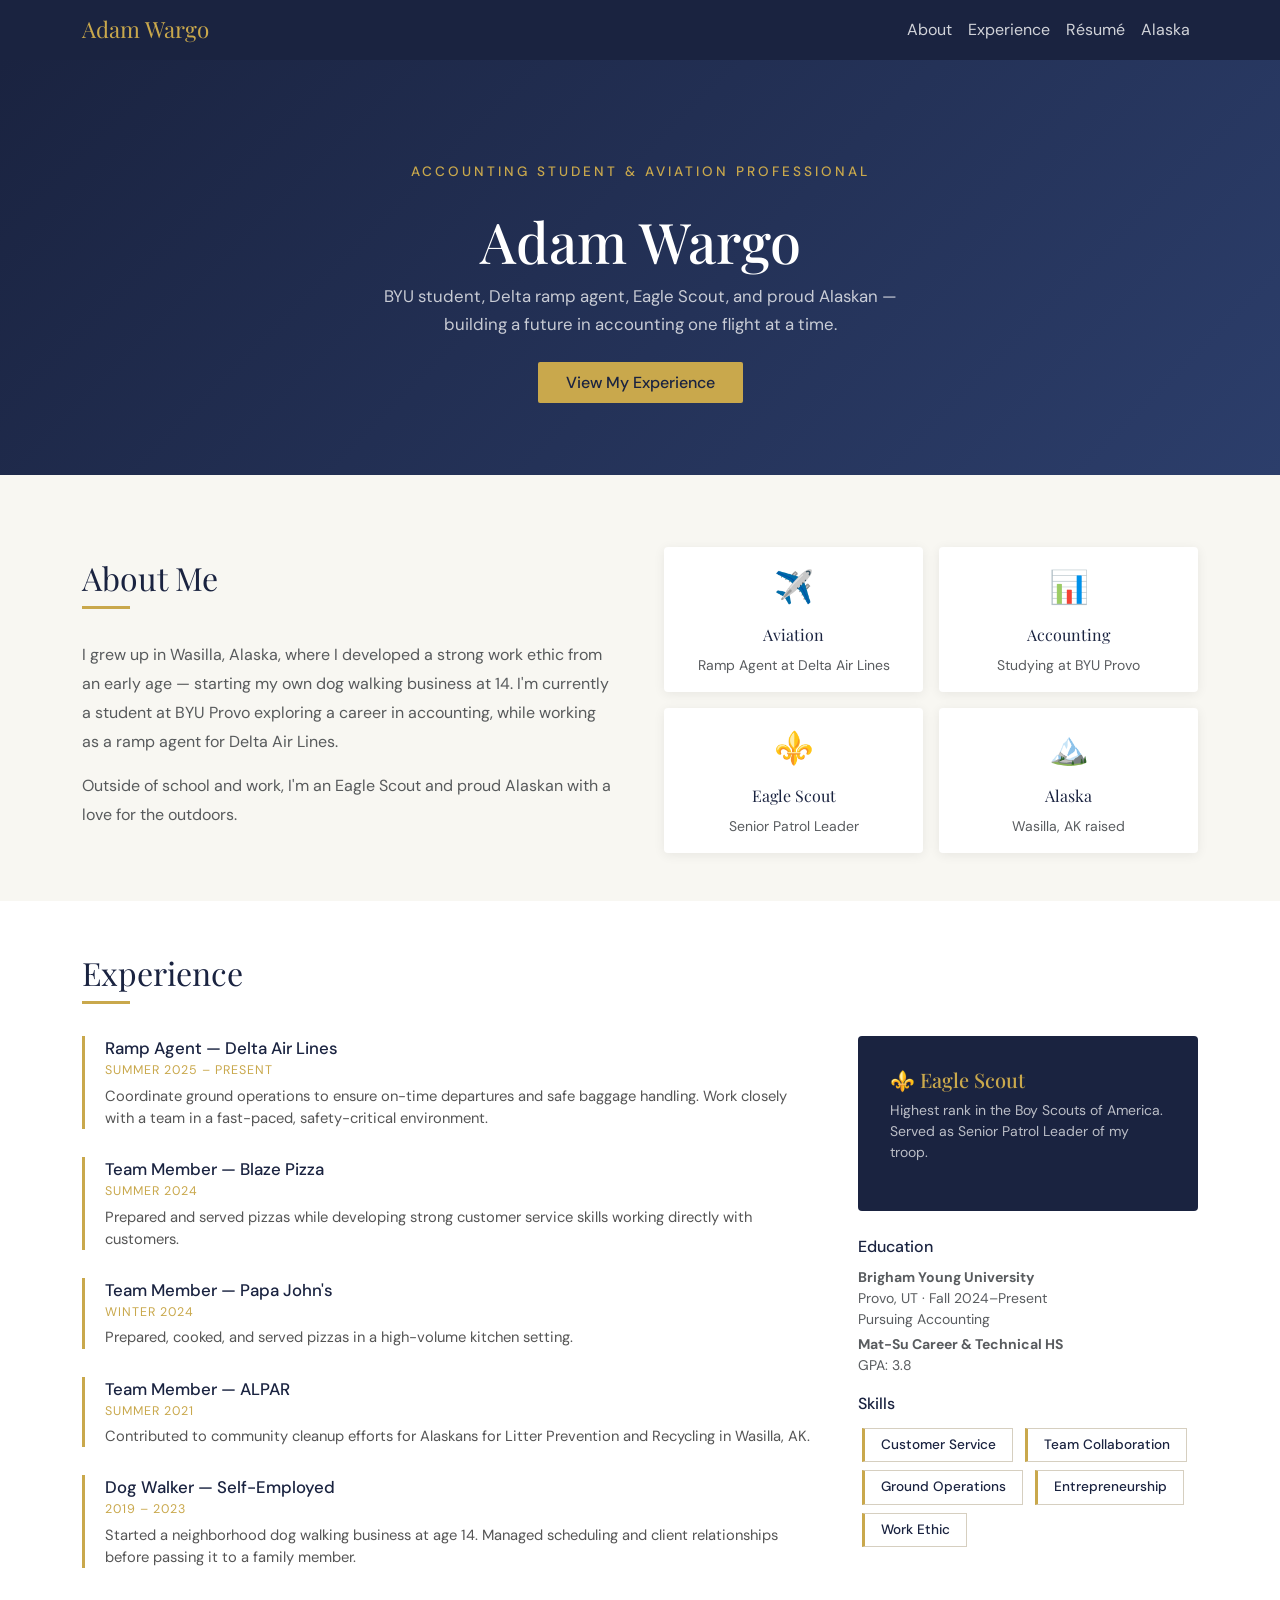
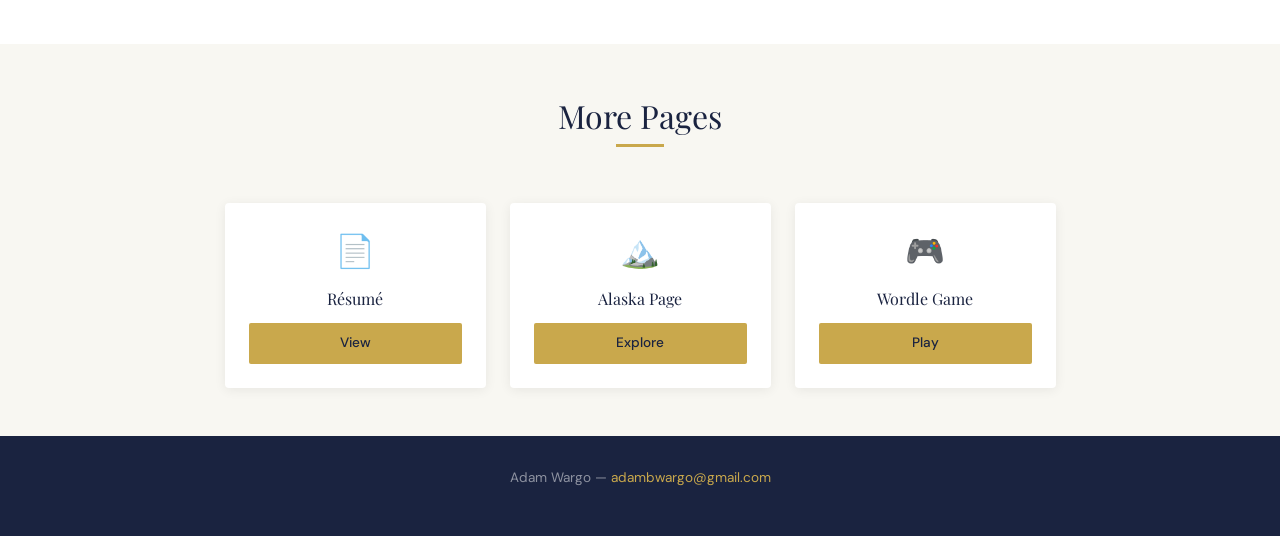
==== index.html @ 47bb9a0a "Add files via upload" ====
<!DOCTYPE html>
<html lang="en">
<head>
  <meta charset="UTF-8" />
  <meta name="viewport" content="width=device-width, initial-scale=1" />
  <title>Adam Wargo</title>
  <link href="https://cdn.jsdelivr.net/npm/bootstrap@5.3.0/dist/css/bootstrap.min.css" rel="stylesheet" />
  <link href="https://fonts.googleapis.com/css2?family=Playfair+Display:wght@400;700&family=DM+Sans:wght@300;400;500&display=swap" rel="stylesheet" />
  <style>
    body { font-family: 'DM Sans', sans-serif; background: #f8f7f2; }
    .navbar { background: #1a2340 !important; }
    .navbar-brand { font-family: 'Playfair Display', serif; font-size: 1.4rem; color: #c9a84c !important; }
    .nav-link { color: rgba(255,255,255,0.8) !important; }
    .nav-link:hover { color: #c9a84c !important; }

    .hero {
      background: linear-gradient(135deg, #1a2340 0%, #2c3e6b 100%);
      color: white;
      padding: 100px 0 80px;
      text-align: center;
    }
    .hero h1 { font-family: 'Playfair Display', serif; font-size: 3.5rem; margin-bottom: 0.5rem; }
    .hero .subtitle { color: #c9a84c; letter-spacing: 3px; text-transform: uppercase; font-size: 0.85rem; font-weight: 500; margin-bottom: 1.5rem; }
    .hero p { color: rgba(255,255,255,0.75); max-width: 560px; margin: 0 auto 2rem; font-size: 1.05rem; line-height: 1.7; }
    .btn-gold { background: #c9a84c; color: #1a2340; border: none; font-weight: 500; padding: 10px 28px; border-radius: 2px; text-decoration: none; }
    .btn-gold:hover { background: #f0d98a; color: #1a2340; }

    .section-title { font-family: 'Playfair Display', serif; font-size: 2rem; color: #1a2340; margin-bottom: 0.25rem; }
    .gold-rule { width: 48px; height: 3px; background: #c9a84c; margin-bottom: 2rem; }

    .card { border: none; border-radius: 4px; box-shadow: 0 2px 12px rgba(0,0,0,0.07); transition: transform 0.2s, box-shadow 0.2s; }
    .card:hover { transform: translateY(-4px); box-shadow: 0 8px 24px rgba(0,0,0,0.12); }
    .card-icon { font-size: 2rem; margin-bottom: 0.75rem; }
    .card-title { font-family: 'Playfair Display', serif; color: #1a2340; }

    .job-entry { border-left: 3px solid #c9a84c; padding-left: 1.25rem; margin-bottom: 1.75rem; }
    .job-title { font-weight: 500; color: #1a2340; font-size: 1.05rem; }
    .job-date { font-size: 0.78rem; color: #c9a84c; text-transform: uppercase; letter-spacing: 1px; }
    .job-desc { color: #555; font-size: 0.92rem; margin-top: 0.3rem; }

    .award-box { background: #1a2340; color: white; border-radius: 4px; padding: 2rem; }
    .award-box h5 { font-family: 'Playfair Display', serif; color: #c9a84c; }

    .skill-pill { display: inline-block; border: 1px solid #d6cfc0; border-left: 3px solid #c9a84c; padding: 6px 16px; margin: 4px; font-size: 0.85rem; color: #1a2340; font-weight: 500; background: white; }

    footer { background: #1a2340; color: rgba(255,255,255,0.5); padding: 2rem 0; text-align: center; font-size: 0.85rem; }
    footer a { color: #c9a84c; text-decoration: none; }
  </style>
</head>
<body>

  <!-- Navbar -->
  <nav class="navbar navbar-expand-lg sticky-top">
    <div class="container">
      <a class="navbar-brand" href="index.html">Adam Wargo</a>
      <button class="navbar-toggler" type="button" data-bs-toggle="collapse" data-bs-target="#navMenu">
        <span class="navbar-toggler-icon"></span>
      </button>
      <div class="collapse navbar-collapse" id="navMenu">
        <ul class="navbar-nav ms-auto">
          <li class="nav-item"><a class="nav-link" href="#about">About</a></li>
          <li class="nav-item"><a class="nav-link" href="#experience">Experience</a></li>
          <li class="nav-item"><a class="nav-link" href="resume.html">Résumé</a></li>
          <li class="nav-item"><a class="nav-link" href="scratch.html">Alaska</a></li>
        </ul>
      </div>
    </div>
  </nav>

  <!-- Hero -->
  <section class="hero">
    <div class="container">
      <p class="subtitle">Accounting Student &amp; Aviation Professional</p>
      <h1>Adam Wargo</h1>
      <p>BYU student, Delta ramp agent, Eagle Scout, and proud Alaskan — building a future in accounting one flight at a time.</p>
      <a href="#experience" class="btn-gold">View My Experience</a>
    </div>
  </section>

  <!-- About -->
  <section id="about" class="py-5 mt-4">
    <div class="container">
      <div class="row align-items-center g-5">
        <div class="col-md-6">
          <div class="section-title">About Me</div>
          <div class="gold-rule"></div>
          <p class="text-muted" style="line-height:1.8">I grew up in Wasilla, Alaska, where I developed a strong work ethic from an early age — starting my own dog walking business at 14. I'm currently a student at BYU Provo exploring a career in accounting, while working as a ramp agent for Delta Air Lines.</p>
          <p class="text-muted" style="line-height:1.8">Outside of school and work, I'm an Eagle Scout and proud Alaskan with a love for the outdoors.</p>
        </div>
        <div class="col-md-6">
          <div class="row g-3">
            <div class="col-6">
              <div class="card p-3 text-center h-100">
                <div class="card-icon">✈️</div>
                <div class="card-title">Aviation</div>
                <p class="card-text text-muted small">Ramp Agent at Delta Air Lines</p>
              </div>
            </div>
            <div class="col-6">
              <div class="card p-3 text-center h-100">
                <div class="card-icon">📊</div>
                <div class="card-title">Accounting</div>
                <p class="card-text text-muted small">Studying at BYU Provo</p>
              </div>
            </div>
            <div class="col-6">
              <div class="card p-3 text-center h-100">
                <div class="card-icon">⚜️</div>
                <div class="card-title">Eagle Scout</div>
                <p class="card-text text-muted small">Senior Patrol Leader</p>
              </div>
            </div>
            <div class="col-6">
              <div class="card p-3 text-center h-100">
                <div class="card-icon">🏔️</div>
                <div class="card-title">Alaska</div>
                <p class="card-text text-muted small">Wasilla, AK raised</p>
              </div>
            </div>
          </div>
        </div>
      </div>
    </div>
  </section>

  <!-- Experience -->
  <section id="experience" class="py-5 bg-white">
    <div class="container">
      <div class="section-title">Experience</div>
      <div class="gold-rule"></div>
      <div class="row g-5">
        <div class="col-md-8">
          <div class="job-entry">
            <div class="job-title">Ramp Agent — Delta Air Lines</div>
            <div class="job-date">Summer 2025 – Present</div>
            <div class="job-desc">Coordinate ground operations to ensure on-time departures and safe baggage handling. Work closely with a team in a fast-paced, safety-critical environment.</div>
          </div>
          <div class="job-entry">
            <div class="job-title">Team Member — Blaze Pizza</div>
            <div class="job-date">Summer 2024</div>
            <div class="job-desc">Prepared and served pizzas while developing strong customer service skills working directly with customers.</div>
          </div>
          <div class="job-entry">
            <div class="job-title">Team Member — Papa John's</div>
            <div class="job-date">Winter 2024</div>
            <div class="job-desc">Prepared, cooked, and served pizzas in a high-volume kitchen setting.</div>
          </div>
          <div class="job-entry">
            <div class="job-title">Team Member — ALPAR</div>
            <div class="job-date">Summer 2021</div>
            <div class="job-desc">Contributed to community cleanup efforts for Alaskans for Litter Prevention and Recycling in Wasilla, AK.</div>
          </div>
          <div class="job-entry">
            <div class="job-title">Dog Walker — Self-Employed</div>
            <div class="job-date">2019 – 2023</div>
            <div class="job-desc">Started a neighborhood dog walking business at age 14. Managed scheduling and client relationships before passing it to a family member.</div>
          </div>
        </div>
        <div class="col-md-4">
          <div class="award-box mb-4">
            <h5>⚜️ Eagle Scout</h5>
            <p class="small mt-2" style="color:rgba(255,255,255,0.7)">Highest rank in the Boy Scouts of America. Served as Senior Patrol Leader of my troop.</p>
          </div>
          <div class="mb-3">
            <div class="fw-500 mb-2" style="color:#1a2340;font-weight:500">Education</div>
            <p class="small text-muted mb-1"><strong>Brigham Young University</strong><br/>Provo, UT · Fall 2024–Present<br/>Pursuing Accounting</p>
            <p class="small text-muted"><strong>Mat-Su Career &amp; Technical HS</strong><br/>GPA: 3.8</p>
          </div>
          <div>
            <div class="fw-500 mb-2" style="color:#1a2340;font-weight:500">Skills</div>
            <div>
              <span class="skill-pill">Customer Service</span>
              <span class="skill-pill">Team Collaboration</span>
              <span class="skill-pill">Ground Operations</span>
              <span class="skill-pill">Entrepreneurship</span>
              <span class="skill-pill">Work Ethic</span>
            </div>
          </div>
        </div>
      </div>
    </div>
  </section>

  <!-- Links -->
  <section class="py-5">
    <div class="container text-center">
      <div class="section-title">More Pages</div>
      <div class="gold-rule mx-auto"></div>
      <div class="row justify-content-center g-4 mt-2">
        <div class="col-md-3">
          <div class="card p-4">
            <div class="card-icon">📄</div>
            <div class="card-title mb-2">Résumé</div>
            <a href="resume.html" class="btn-gold d-inline-block mt-1" style="font-size:0.85rem">View</a>
          </div>
        </div>
        <div class="col-md-3">
          <div class="card p-4">
            <div class="card-icon">🏔️</div>
            <div class="card-title mb-2">Alaska Page</div>
            <a href="scratch.html" class="btn-gold d-inline-block mt-1" style="font-size:0.85rem">Explore</a>
          </div>
        </div>
        <div class="col-md-3">
          <div class="card p-4">
            <div class="card-icon">🎮</div>
            <div class="card-title mb-2">Wordle Game</div>
            <a href="wordle.html" class="btn-gold d-inline-block mt-1" style="font-size:0.85rem">Play</a>
          </div>
        </div>
      </div>
    </div>
  </section>

  <footer>
    <div class="container">
      <p>Adam Wargo &mdash; <a href="mailto:adambwargo@gmail.com">adambwargo@gmail.com</a></p>
    </div>
  </footer>

  <script src="https://cdn.jsdelivr.net/npm/bootstrap@5.3.0/dist/js/bootstrap.bundle.min.js"></script>
</body>
</html>
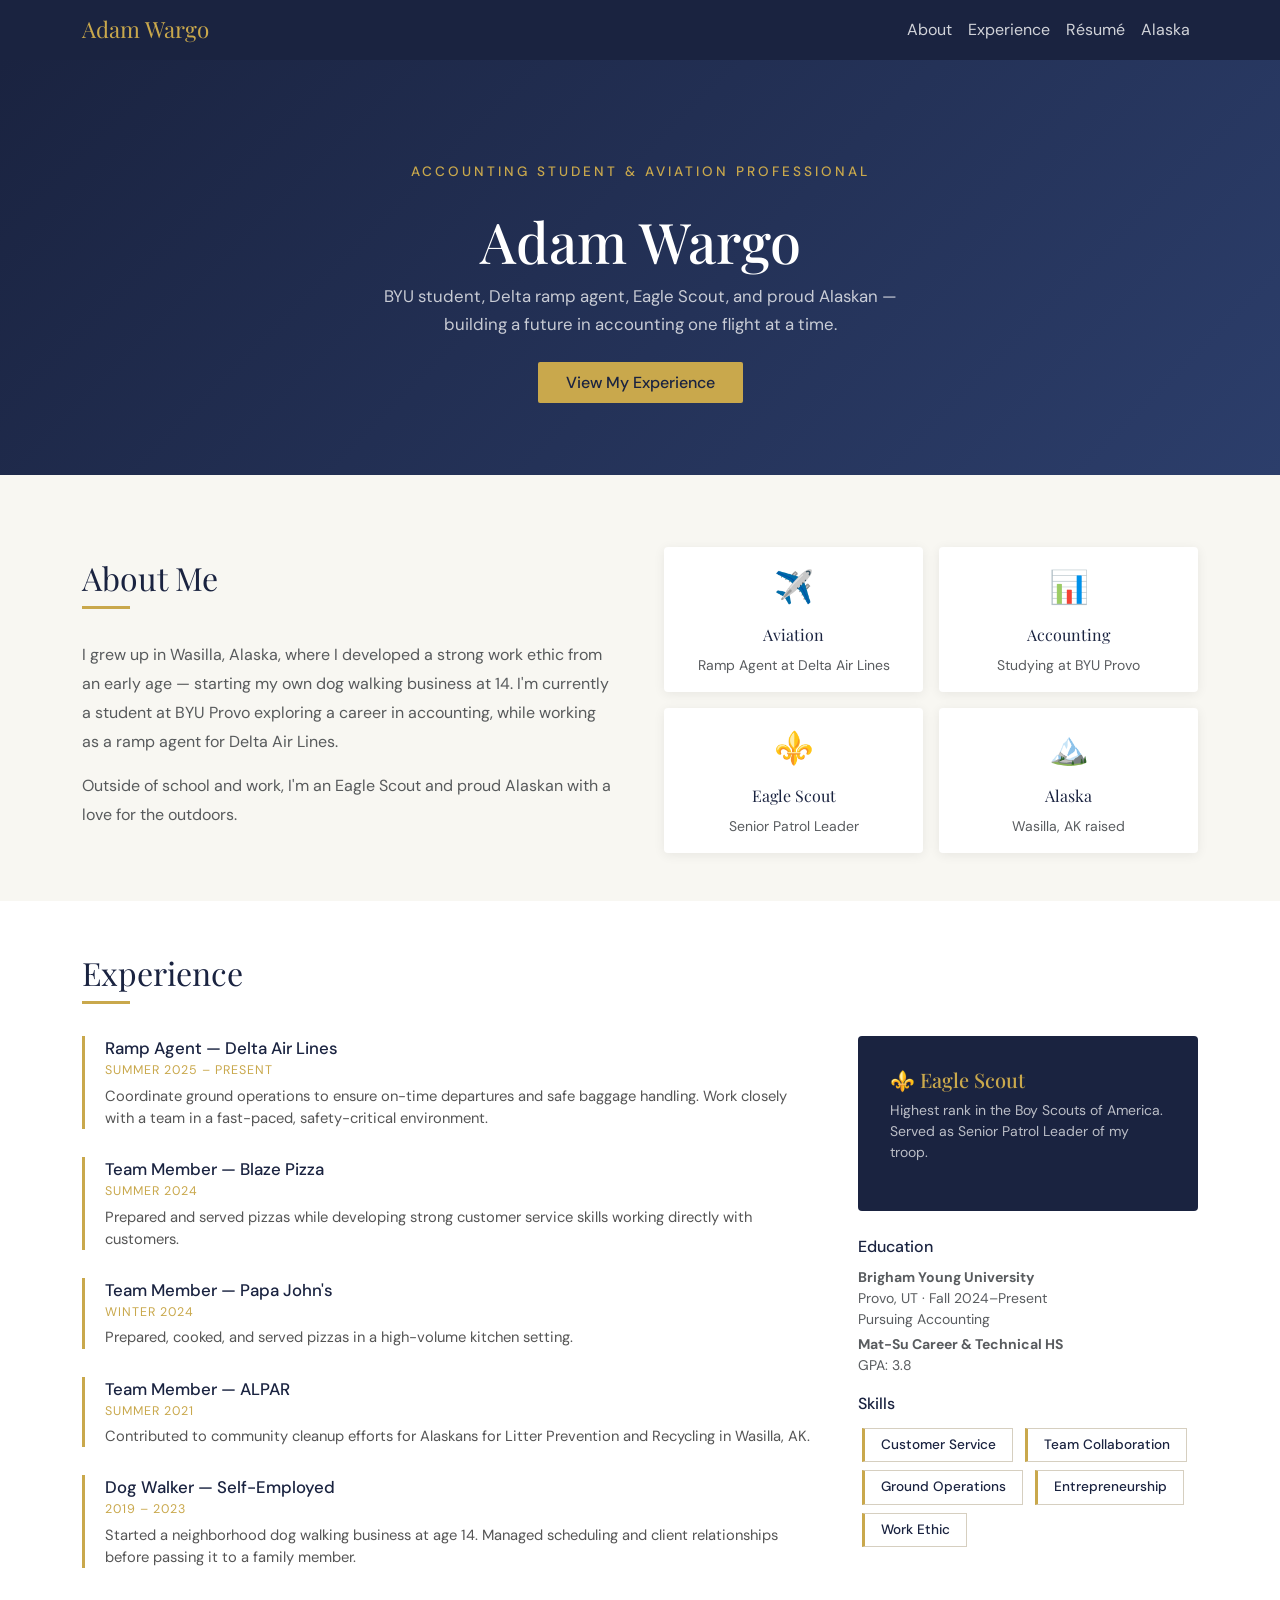
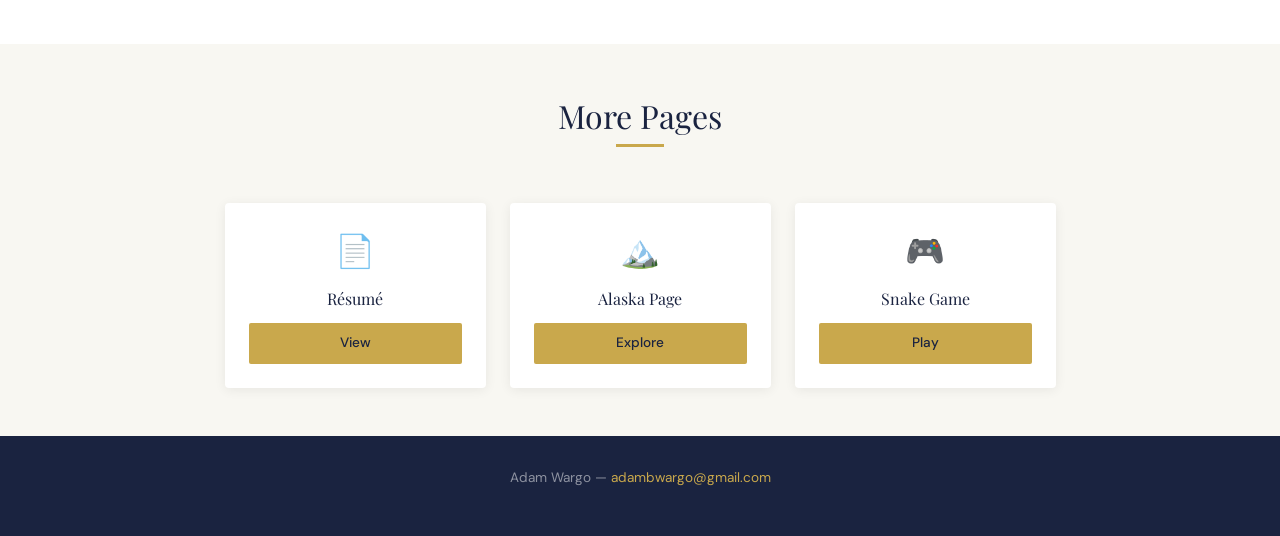
==== commit 53c4d7a1: "Update index.html" ====
--- a/index.html
+++ b/index.html
@@ -204,8 +204,8 @@
         <div class="col-md-3">
           <div class="card p-4">
             <div class="card-icon">🎮</div>
-            <div class="card-title mb-2">Wordle Game</div>
-            <a href="wordle.html" class="btn-gold d-inline-block mt-1" style="font-size:0.85rem">Play</a>
+            <div class="card-title mb-2">Snake Game</div>
+            <a href="snake.html" class="btn-gold d-inline-block mt-1" style="font-size:0.85rem">Play</a>
           </div>
         </div>
       </div>
